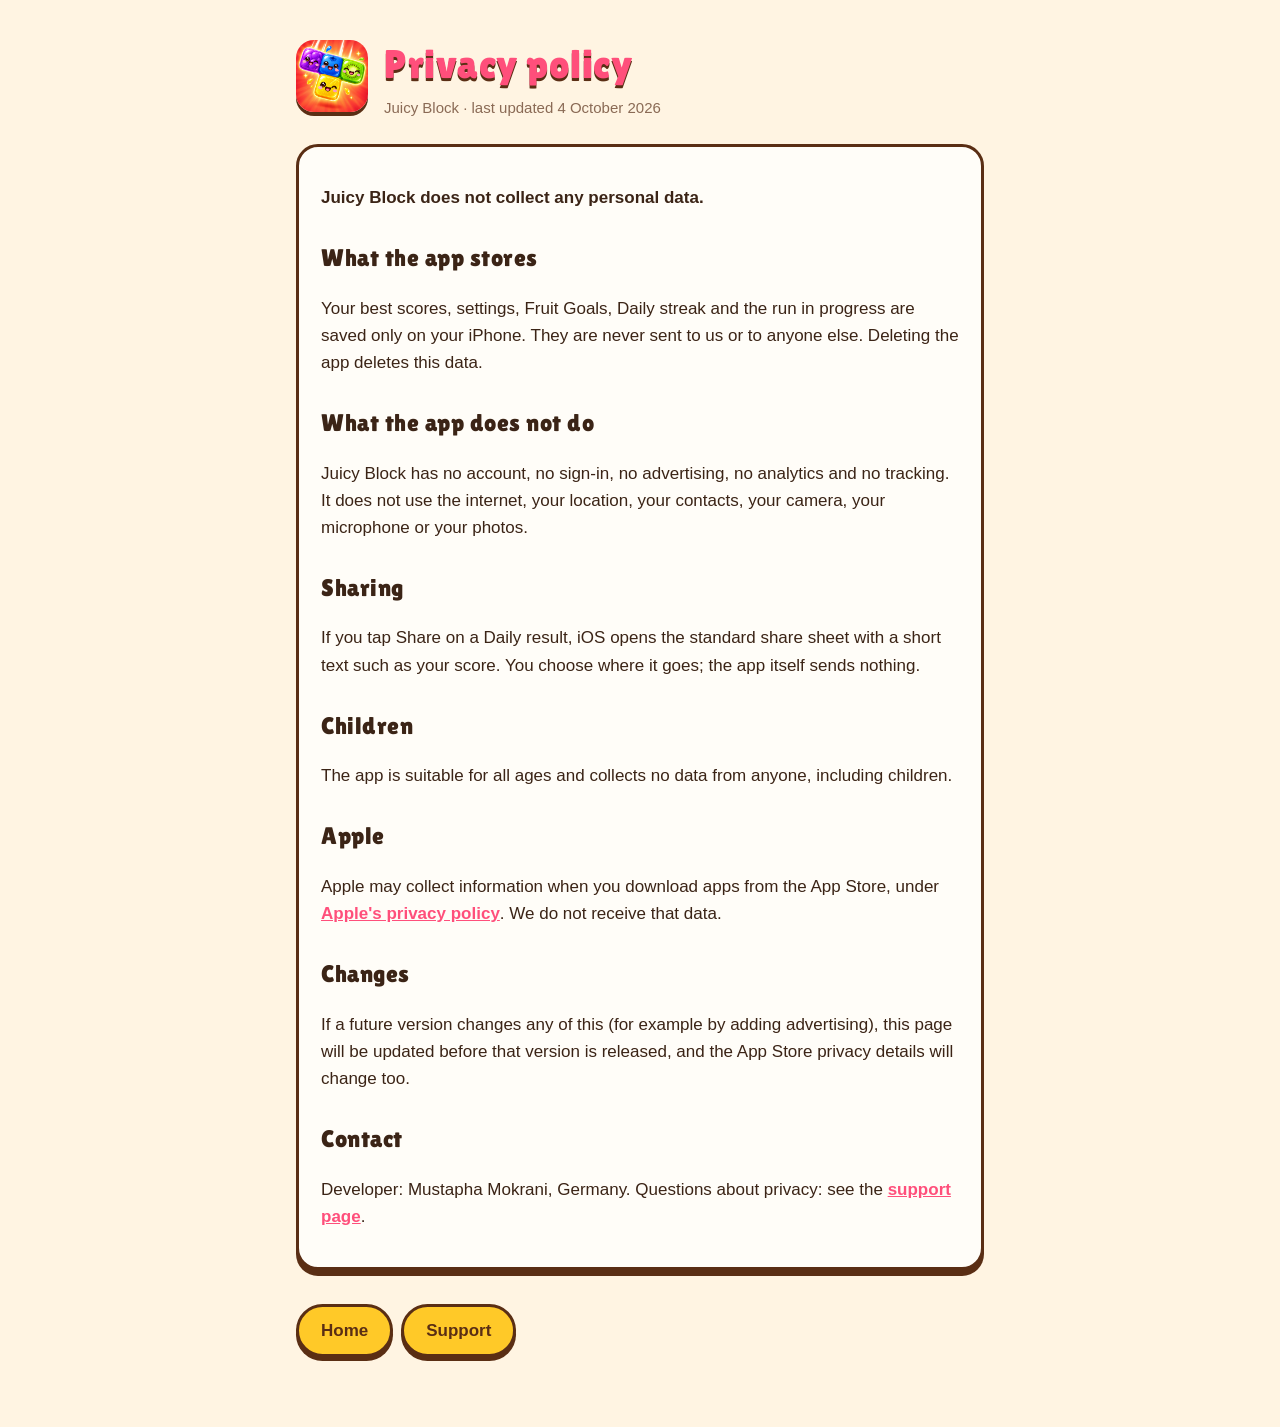
==== privacy.html @ 2fe8c896 "Juicy Block site: home, privacy policy, support" ====
<!doctype html><html lang="en"><head><meta charset="utf-8"><meta name="viewport" content="width=device-width,initial-scale=1"><link rel="preconnect" href="https://fonts.googleapis.com"><link href="https://fonts.googleapis.com/css2?family=Lilita+One&display=swap" rel="stylesheet"><link rel="stylesheet" href="style.css"><link rel="icon" href="icon.png"><title>Juicy Block Privacy</title></head><body><main>
<header><img src="icon.png" alt=""><div><h1>Privacy policy</h1><div class="muted">Juicy Block · last updated 4 October 2026</div></div></header>
<div class="card">
<p><strong>Juicy Block does not collect any personal data.</strong></p>
<h2>What the app stores</h2>
<p>Your best scores, settings, Fruit Goals, Daily streak and the run in progress are saved only on your iPhone. They are never sent to us or to anyone else. Deleting the app deletes this data.</p>
<h2>What the app does not do</h2>
<p>Juicy Block has no account, no sign-in, no advertising, no analytics and no tracking. It does not use the internet, your location, your contacts, your camera, your microphone or your photos.</p>
<h2>Sharing</h2>
<p>If you tap Share on a Daily result, iOS opens the standard share sheet with a short text such as your score. You choose where it goes; the app itself sends nothing.</p>
<h2>Children</h2>
<p>The app is suitable for all ages and collects no data from anyone, including children.</p>
<h2>Apple</h2>
<p>Apple may collect information when you download apps from the App Store, under <a href="https://www.apple.com/legal/privacy/">Apple's privacy policy</a>. We do not receive that data.</p>
<h2>Changes</h2>
<p>If a future version changes any of this (for example by adding advertising), this page will be updated before that version is released, and the App Store privacy details will change too.</p>
<h2>Contact</h2>
<p>Developer: Mustapha Mokrani, Germany. Questions about privacy: see the <a href="support.html">support page</a>.</p>
</div>
<nav><a class="btn" href="index.html">Home</a><a class="btn" href="support.html">Support</a></nav>
</main></body></html>
---- style.css ----
:root{--bg:#fff4e2;--card:#fffdf8;--ink:#3b2416;--muted:#8a6a55;--pink:#ff4f7b;--yellow:#ffc928;--green:#3fbf5f;--edge:#5a2e14}
@media (prefers-color-scheme:dark){:root{--bg:#2a160c;--card:#3a2214;--ink:#fff1e0;--muted:#d9b89c;--edge:#120804}}
*{box-sizing:border-box}
body{margin:0;background:var(--bg);color:var(--ink);font:17px/1.6 -apple-system,BlinkMacSystemFont,"Segoe UI",Roboto,sans-serif}
main{max-width:720px;margin:0 auto;padding:32px 16px 64px}
header{display:flex;align-items:center;gap:16px;margin-bottom:24px}
header img{width:72px;height:72px;border-radius:18px;box-shadow:0 4px 0 var(--edge)}
h1,h2{font-family:"Lilita One",system-ui,sans-serif;font-weight:400;letter-spacing:.5px;margin:0}
h1{font-size:40px;color:var(--pink);text-shadow:0 3px 0 var(--edge)}
h2{font-size:24px;margin-top:28px;color:var(--ink)}
.card{background:var(--card);border:3px solid var(--edge);border-radius:22px;padding:20px 22px;box-shadow:0 6px 0 var(--edge)}
.muted{color:var(--muted);font-size:15px}
a{color:var(--pink);font-weight:700}
.btn{display:inline-block;background:var(--yellow);color:var(--edge);text-decoration:none;border:3px solid var(--edge);border-radius:999px;padding:10px 22px;box-shadow:0 4px 0 var(--edge);margin:6px 8px 6px 0}
nav{margin-top:28px}
footer{margin-top:40px;text-align:center}
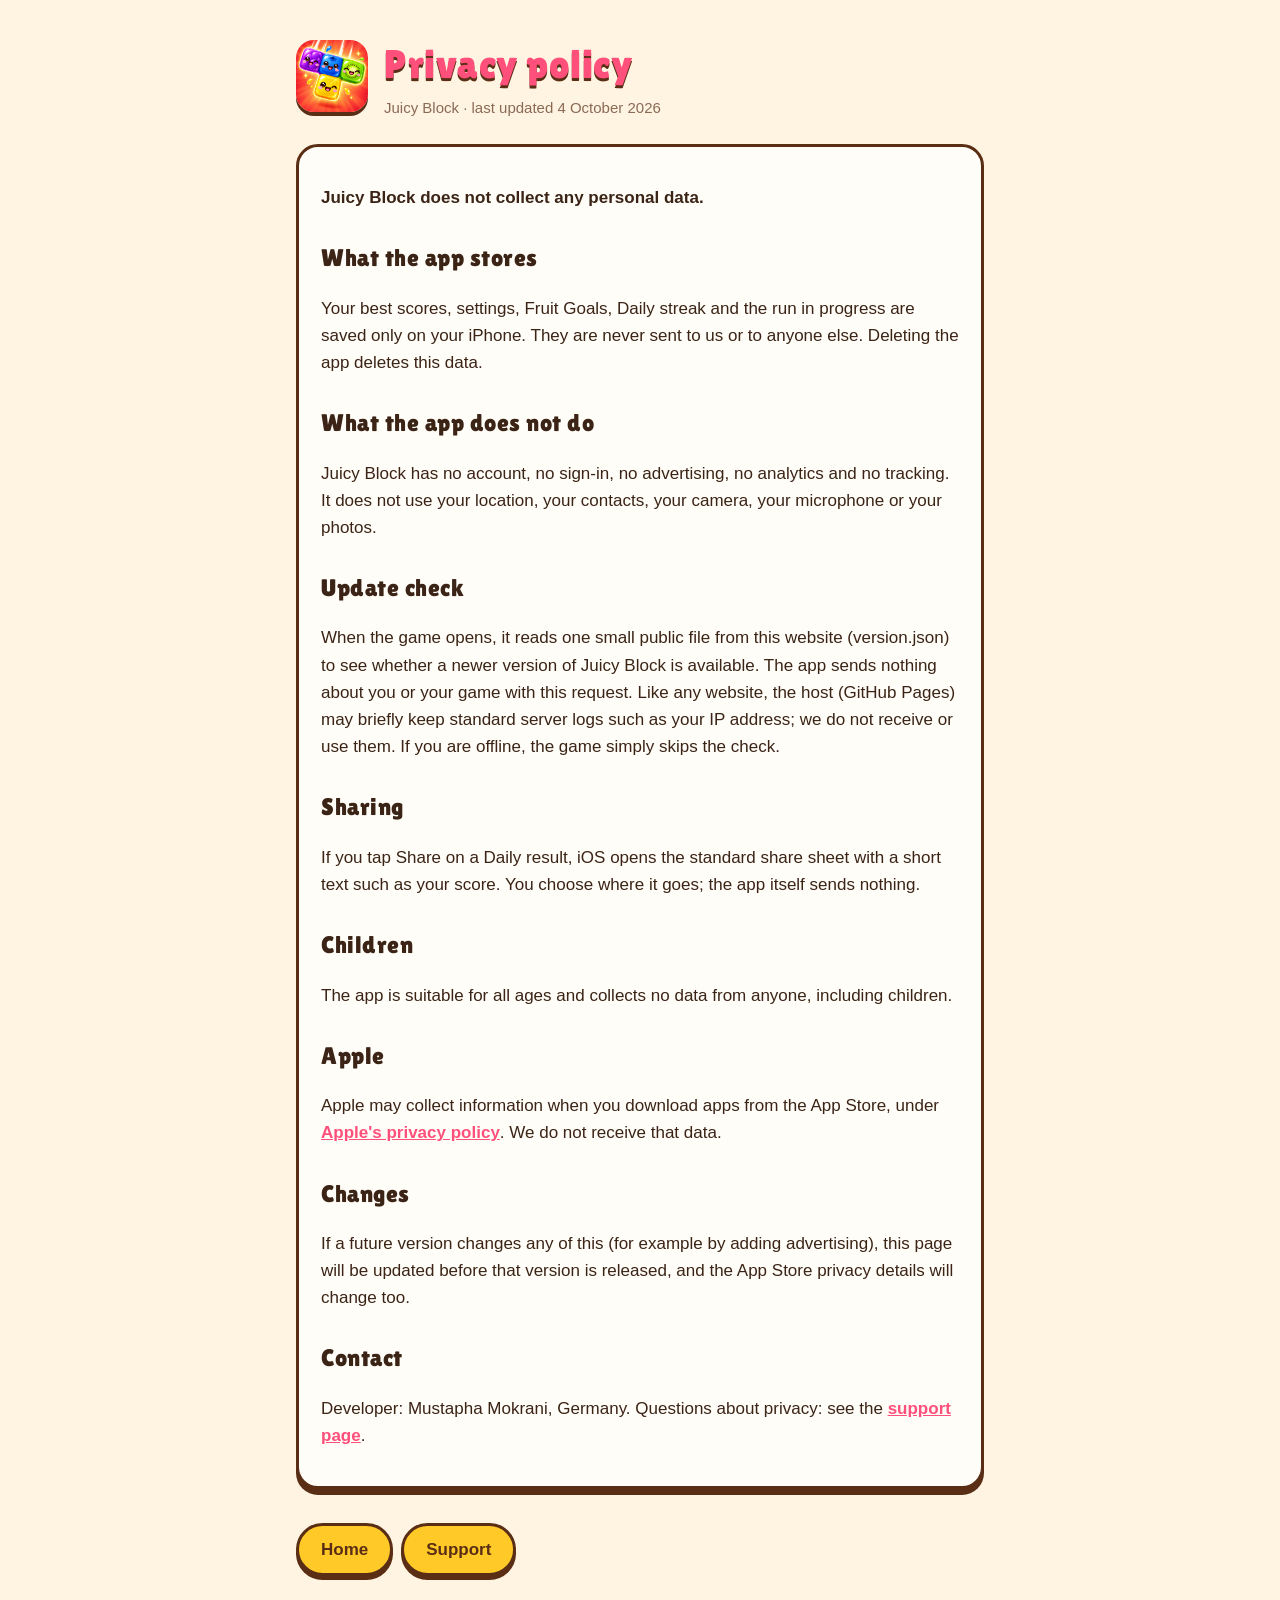
==== commit 535b1c47: "Add version.json for in-app update prompts; privacy and support mention the update check" ====
--- a/privacy.html
+++ b/privacy.html
@@ -5,7 +5,9 @@
 <h2>What the app stores</h2>
 <p>Your best scores, settings, Fruit Goals, Daily streak and the run in progress are saved only on your iPhone. They are never sent to us or to anyone else. Deleting the app deletes this data.</p>
 <h2>What the app does not do</h2>
-<p>Juicy Block has no account, no sign-in, no advertising, no analytics and no tracking. It does not use the internet, your location, your contacts, your camera, your microphone or your photos.</p>
+<p>Juicy Block has no account, no sign-in, no advertising, no analytics and no tracking. It does not use your location, your contacts, your camera, your microphone or your photos.</p>
+<h2>Update check</h2>
+<p>When the game opens, it reads one small public file from this website (version.json) to see whether a newer version of Juicy Block is available. The app sends nothing about you or your game with this request. Like any website, the host (GitHub Pages) may briefly keep standard server logs such as your IP address; we do not receive or use them. If you are offline, the game simply skips the check.</p>
 <h2>Sharing</h2>
 <p>If you tap Share on a Daily result, iOS opens the standard share sheet with a short text such as your score. You choose where it goes; the app itself sends nothing.</p>
 <h2>Children</h2>
